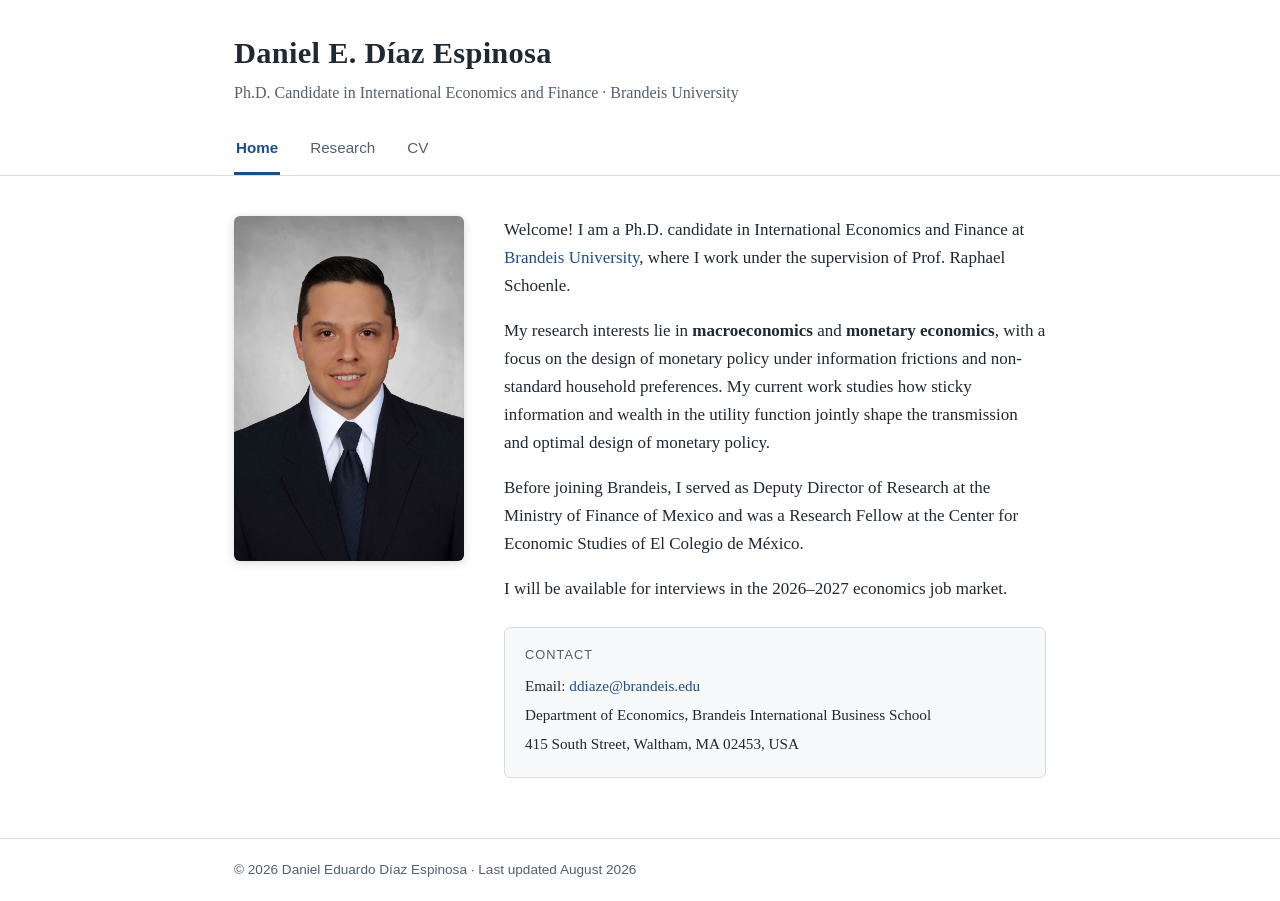
==== index.html @ 5ce55bed "Initial version of academic job market website" ====
<!DOCTYPE html>
<html lang="en">
<head>
  <meta charset="utf-8">
  <meta name="viewport" content="width=device-width, initial-scale=1">
  <title>Daniel Díaz — Economist</title>
  <meta name="description" content="Daniel Eduardo Díaz Espinosa. Ph.D. candidate in International Economics and Finance at Brandeis University. Macroeconomics, monetary policy, and information frictions.">
  <link rel="stylesheet" href="css/style.css">
</head>
<body>

<header>
  <div class="header-inner">
    <p class="site-name"><a href="index.html">Daniel E. Díaz Espinosa</a></p>
    <p class="site-tagline">Ph.D. Candidate in International Economics and Finance · Brandeis University</p>
    <nav>
      <a href="index.html" class="active">Home</a>
      <a href="research.html">Research</a>
      <a href="cv.html">CV</a>
    </nav>
  </div>
</header>

<main>
  <div class="profile">
    <img src="images/profile.jpg" alt="Portrait of Daniel Díaz" class="profile-photo">
    <div class="profile-text">
      <p>Welcome! I am a Ph.D. candidate in International Economics and Finance at
      <a href="https://www.brandeis.edu/global/">Brandeis University</a>, where I work under the
      supervision of Prof. Raphael Schoenle.</p>

      <p>My research interests lie in <strong>macroeconomics</strong> and <strong>monetary
      economics</strong>, with a focus on the design of monetary policy under information
      frictions and non-standard household preferences. My current work studies how sticky
      information and wealth in the utility function jointly shape the transmission and
      optimal design of monetary policy.</p>

      <p>Before joining Brandeis, I served as Deputy Director of Research at the Ministry of
      Finance of Mexico and was a Research Fellow at the Center for Economic Studies of
      El Colegio de México.</p>

      <p>I will be available for interviews in the 2026–2027 economics job market.</p>

      <div class="contact">
        <p class="label">Contact</p>
        <p>Email: <a href="mailto:ddiaze@brandeis.edu">ddiaze@brandeis.edu</a></p>
        <p>Department of Economics, Brandeis International Business School</p>
        <p>415 South Street, Waltham, MA 02453, USA</p>
      </div>
    </div>
  </div>
</main>

<footer>
  <div class="footer-inner">© 2026 Daniel Eduardo Díaz Espinosa · Last updated August 2026</div>
</footer>

</body>
</html>
---- css/style.css ----
/* ===== Daniel Díaz — Academic website ===== */

:root {
  --ink: #1f2933;
  --ink-soft: #52606d;
  --accent: #1d4e89;
  --accent-dark: #163b68;
  --rule: #d9dde3;
  --bg: #ffffff;
  --bg-soft: #f7f8fa;
}

* { box-sizing: border-box; }

body {
  margin: 0;
  font-family: "Palatino Linotype", Palatino, Georgia, "Times New Roman", serif;
  font-size: 17px;
  line-height: 1.65;
  color: var(--ink);
  background: var(--bg);
}

a { color: var(--accent); text-decoration: none; }
a:hover { color: var(--accent-dark); text-decoration: underline; }

/* ---- Header / navigation ---- */
header {
  border-bottom: 1px solid var(--rule);
  background: var(--bg);
}

.header-inner {
  max-width: 860px;
  margin: 0 auto;
  padding: 28px 24px 0;
}

.site-name {
  font-size: 1.9rem;
  font-weight: 700;
  letter-spacing: 0.01em;
  margin: 0 0 2px;
  color: var(--ink);
}

.site-name a { color: inherit; }
.site-name a:hover { text-decoration: none; }

.site-tagline {
  margin: 0;
  color: var(--ink-soft);
  font-size: 1rem;
}

nav {
  margin-top: 18px;
  display: flex;
  gap: 28px;
  font-family: "Segoe UI", Helvetica, Arial, sans-serif;
  font-size: 0.95rem;
}

nav a {
  padding: 10px 2px 12px;
  color: var(--ink-soft);
  border-bottom: 3px solid transparent;
}

nav a:hover { color: var(--accent); text-decoration: none; }

nav a.active {
  color: var(--accent);
  border-bottom-color: var(--accent);
  font-weight: 600;
}

/* ---- Main layout ---- */
main {
  max-width: 860px;
  margin: 0 auto;
  padding: 40px 24px 60px;
}

h1 {
  font-size: 1.6rem;
  margin: 0 0 24px;
}

h2 {
  font-size: 1.25rem;
  margin: 36px 0 12px;
  color: var(--ink);
}

h2:first-child { margin-top: 0; }

.section-rule {
  border: none;
  border-top: 1px solid var(--rule);
  margin: 32px 0;
}

/* ---- Home page ---- */
.profile {
  display: flex;
  gap: 40px;
  align-items: flex-start;
  flex-wrap: wrap;
}

.profile-photo {
  width: 230px;
  border-radius: 6px;
  box-shadow: 0 2px 10px rgba(31, 41, 51, 0.18);
  flex-shrink: 0;
}

.profile-text { flex: 1; min-width: 280px; }

.profile-text p:first-child { margin-top: 0; }

.contact {
  background: var(--bg-soft);
  border: 1px solid var(--rule);
  border-radius: 6px;
  padding: 16px 20px;
  margin-top: 24px;
  font-size: 0.95rem;
}

.contact p { margin: 4px 0; }

.contact .label {
  font-family: "Segoe UI", Helvetica, Arial, sans-serif;
  font-size: 0.8rem;
  text-transform: uppercase;
  letter-spacing: 0.08em;
  color: var(--ink-soft);
  margin-bottom: 8px;
}

/* ---- Research page ---- */
.paper {
  margin-bottom: 36px;
}

.paper-title {
  font-size: 1.15rem;
  font-weight: 700;
  margin: 0 0 4px;
}

.paper-meta {
  color: var(--ink-soft);
  font-size: 0.92rem;
  margin: 0 0 10px;
  font-family: "Segoe UI", Helvetica, Arial, sans-serif;
}

.paper-links {
  font-family: "Segoe UI", Helvetica, Arial, sans-serif;
  font-size: 0.9rem;
  margin: 10px 0 0;
}

.paper-links a {
  display: inline-block;
  border: 1px solid var(--accent);
  border-radius: 4px;
  padding: 4px 12px;
  margin-right: 8px;
}

.paper-links a:hover {
  background: var(--accent);
  color: #fff;
  text-decoration: none;
}

details.abstract {
  margin-top: 10px;
}

details.abstract summary {
  cursor: pointer;
  color: var(--accent);
  font-family: "Segoe UI", Helvetica, Arial, sans-serif;
  font-size: 0.9rem;
}

details.abstract p {
  margin: 10px 0 0;
  padding-left: 16px;
  border-left: 3px solid var(--rule);
  color: var(--ink-soft);
  text-align: justify;
}

/* ---- CV page ---- */
.cv-download {
  font-family: "Segoe UI", Helvetica, Arial, sans-serif;
  font-size: 0.95rem;
  margin-bottom: 28px;
}

.cv-download a {
  display: inline-block;
  background: var(--accent);
  color: #fff;
  border-radius: 4px;
  padding: 8px 18px;
}

.cv-download a:hover {
  background: var(--accent-dark);
  text-decoration: none;
}

ul.cv-list {
  padding-left: 20px;
  margin: 8px 0 0;
}

ul.cv-list li { margin-bottom: 6px; }

.cv-entry { margin-bottom: 14px; }

.cv-entry .degree { font-weight: 700; }

.cv-entry .detail {
  color: var(--ink-soft);
  font-size: 0.95rem;
}

/* ---- Footer ---- */
footer {
  border-top: 1px solid var(--rule);
  color: var(--ink-soft);
  font-size: 0.85rem;
  font-family: "Segoe UI", Helvetica, Arial, sans-serif;
}

.footer-inner {
  max-width: 860px;
  margin: 0 auto;
  padding: 20px 24px;
}

/* ---- Mobile ---- */
@media (max-width: 640px) {
  .profile { gap: 24px; }
  .profile-photo { width: 180px; margin: 0 auto; }
  nav { gap: 20px; }
}
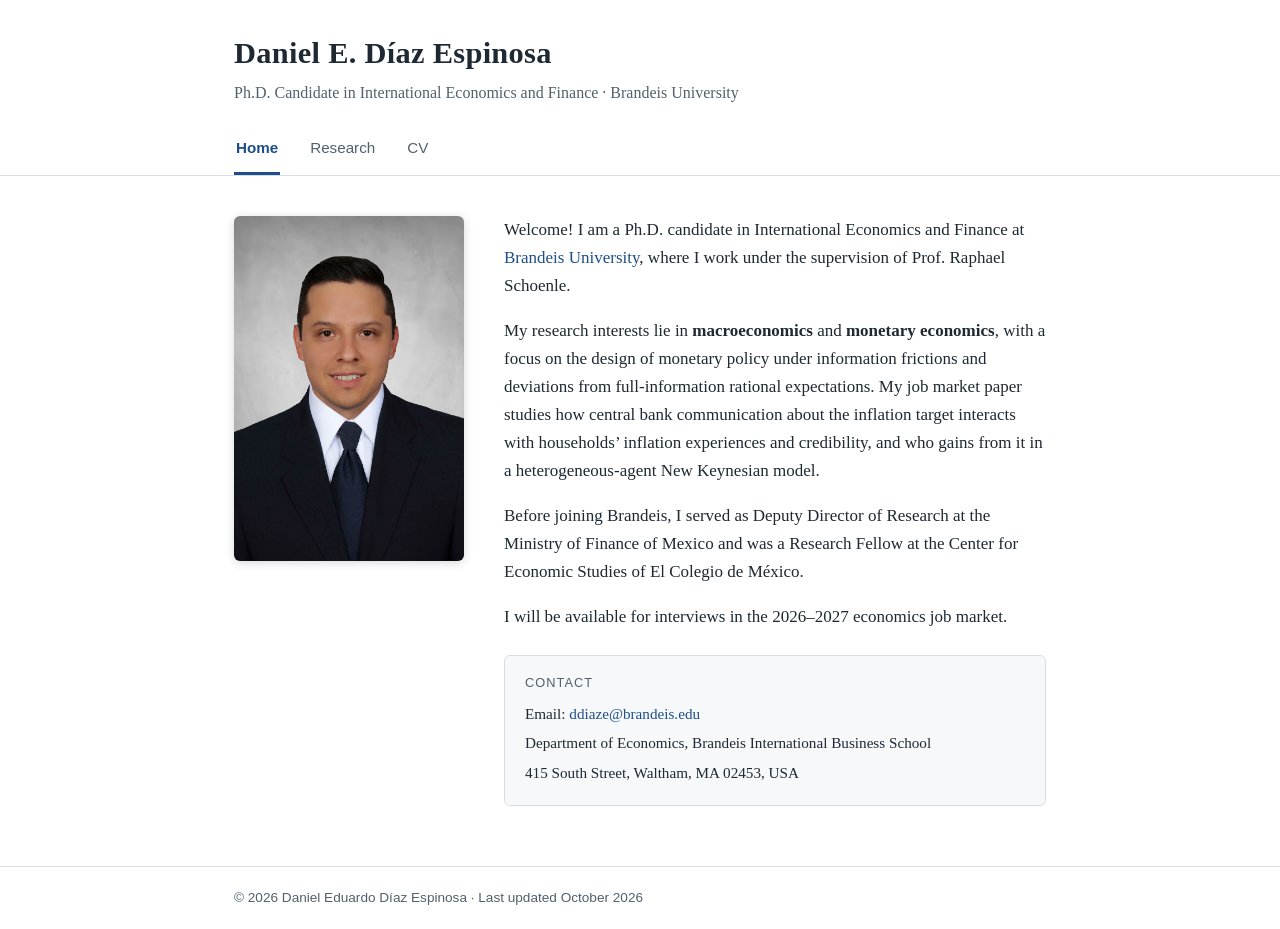
==== commit 2c136d33: "Research: new job market paper (Target-Based Communication under Credibility-Distorted Beliefs), wor" ====
--- a/index.html
+++ b/index.html
@@ -31,9 +31,10 @@
 
       <p>My research interests lie in <strong>macroeconomics</strong> and <strong>monetary
       economics</strong>, with a focus on the design of monetary policy under information
-      frictions and non-standard household preferences. My current work studies how sticky
-      information and wealth in the utility function jointly shape the transmission and
-      optimal design of monetary policy.</p>
+      frictions and deviations from full-information rational expectations. My job market
+      paper studies how central bank communication about the inflation target interacts with
+      households&rsquo; inflation experiences and credibility, and who gains from it in a
+      heterogeneous-agent New Keynesian model.</p>
 
       <p>Before joining Brandeis, I served as Deputy Director of Research at the Ministry of
       Finance of Mexico and was a Research Fellow at the Center for Economic Studies of
@@ -52,7 +53,7 @@
 </main>
 
 <footer>
-  <div class="footer-inner">© 2026 Daniel Eduardo Díaz Espinosa · Last updated August 2026</div>
+  <div class="footer-inner">© 2026 Daniel Eduardo Díaz Espinosa · Last updated October 2026</div>
 </footer>
 
 </body>
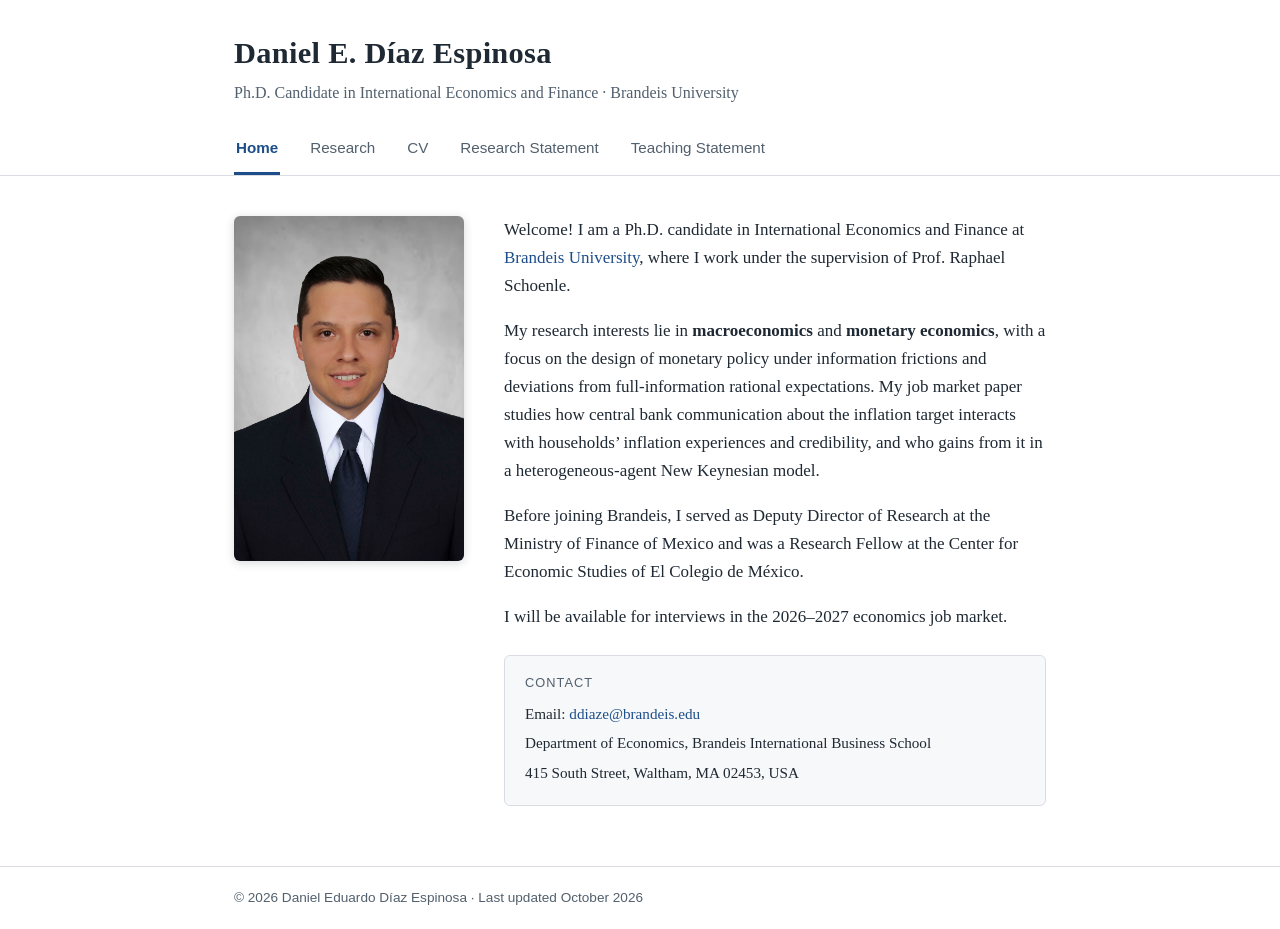
==== commit 53ae0332: "Site: CV page reduced to download button; add Research Statement and Teaching Statement tabs" ====
--- a/index.html
+++ b/index.html
@@ -17,6 +17,8 @@
       <a href="index.html" class="active">Home</a>
       <a href="research.html">Research</a>
       <a href="cv.html">CV</a>
+      <a href="research-statement.html">Research Statement</a>
+      <a href="teaching-statement.html">Teaching Statement</a>
     </nav>
   </div>
 </header>
--- a/css/style.css
+++ b/css/style.css
@@ -56,6 +56,7 @@
 nav {
   margin-top: 18px;
   display: flex;
+  flex-wrap: wrap;
   gap: 28px;
   font-family: "Segoe UI", Helvetica, Arial, sans-serif;
   font-size: 0.95rem;
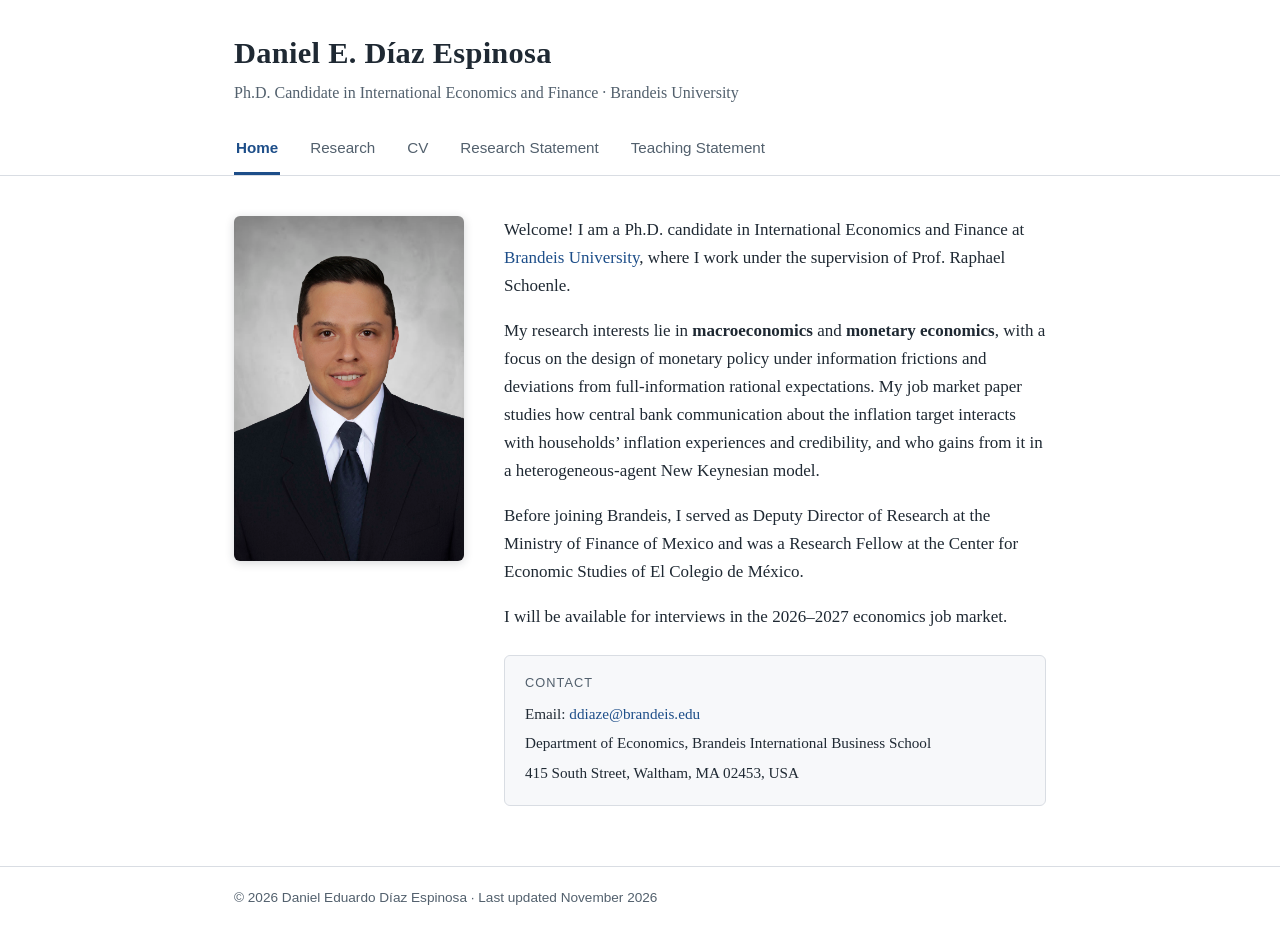
==== commit 0a4c706c: "JMP: November 2026 version and abstract; CV refresh; footer date" ====
--- a/index.html
+++ b/index.html
@@ -55,7 +55,7 @@
 </main>
 
 <footer>
-  <div class="footer-inner">© 2026 Daniel Eduardo Díaz Espinosa · Last updated October 2026</div>
+  <div class="footer-inner">© 2026 Daniel Eduardo Díaz Espinosa · Last updated November 2026</div>
 </footer>
 
 </body>
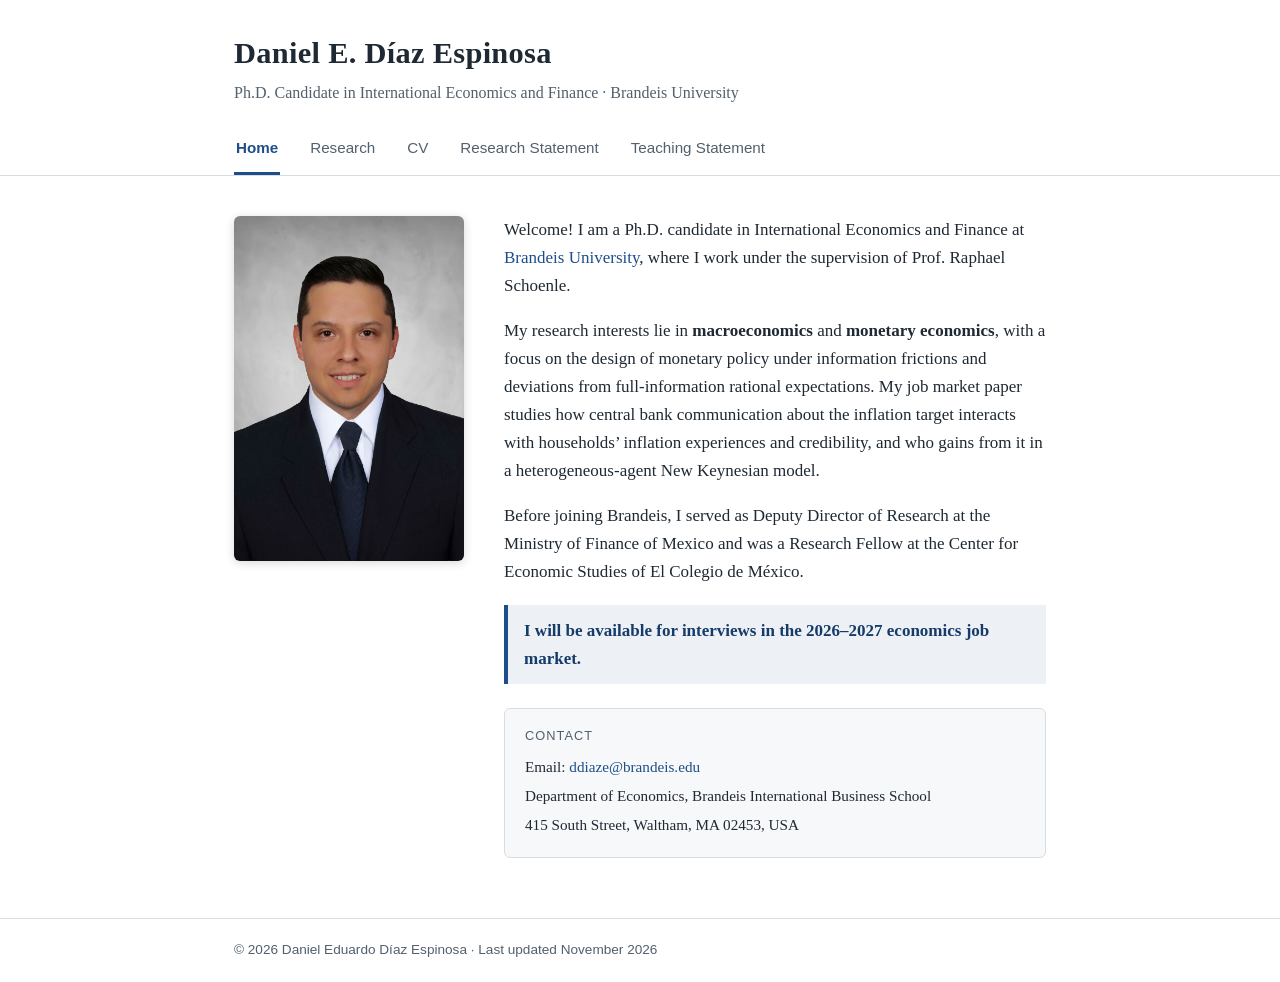
==== commit 0f561fa0: "Update JMP and CV to 10 Nov 2026 versions; new JMP abstract; highlight job-market availability - fil" ====
--- a/index.html
+++ b/index.html
@@ -42,7 +42,7 @@
       Finance of Mexico and was a Research Fellow at the Center for Economic Studies of
       El Colegio de México.</p>
 
-      <p>I will be available for interviews in the 2026–2027 economics job market.</p>
+      <p class="availability"><strong>I will be available for interviews in the 2026&ndash;2027 economics job market.</strong></p>
 
       <div class="contact">
         <p class="label">Contact</p>
--- a/css/style.css
+++ b/css/style.css
@@ -254,3 +254,12 @@
   .profile-photo { width: 180px; margin: 0 auto; }
   nav { gap: 20px; }
 }
+
+/* Job-market availability notice on the home page */
+.availability {
+  margin: 1.2rem 0;
+  padding: 0.7rem 1rem;
+  border-left: 4px solid var(--accent);
+  background: rgba(29, 78, 137, 0.08);
+  color: var(--accent-dark);
+}
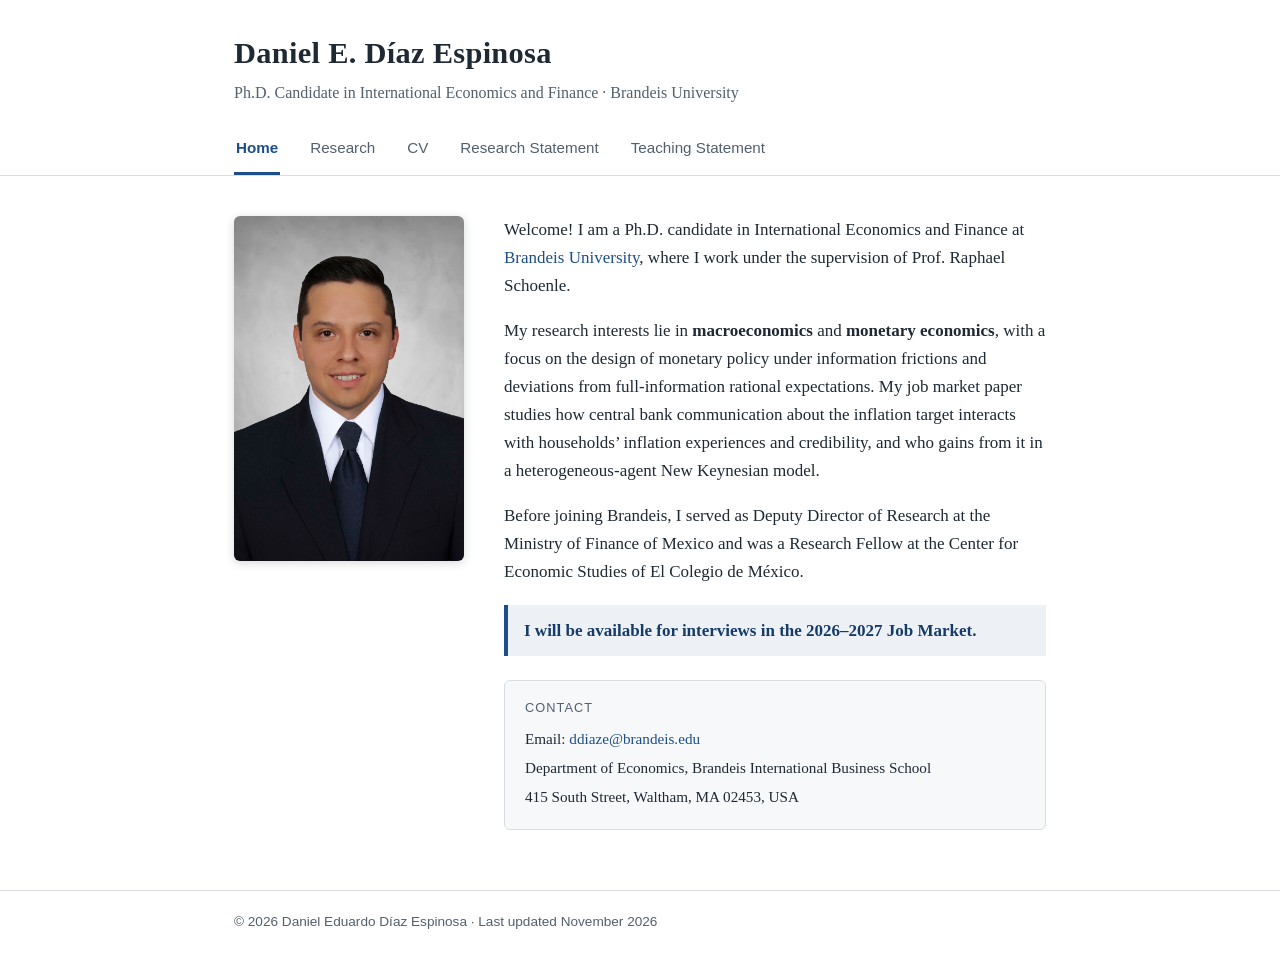
==== commit 7aed8111: "JMP rebuilt (introduction typo fixed); availability line reworded Co-Authored-By: Claude Fable 5.1 <" ====
--- a/index.html
+++ b/index.html
@@ -42,7 +42,7 @@
       Finance of Mexico and was a Research Fellow at the Center for Economic Studies of
       El Colegio de México.</p>
 
-      <p class="availability"><strong>I will be available for interviews in the 2026&ndash;2027 economics job market.</strong></p>
+      <p class="availability"><strong>I will be available for interviews in the 2026&ndash;2027 Job Market.</strong></p>
 
       <div class="contact">
         <p class="label">Contact</p>
